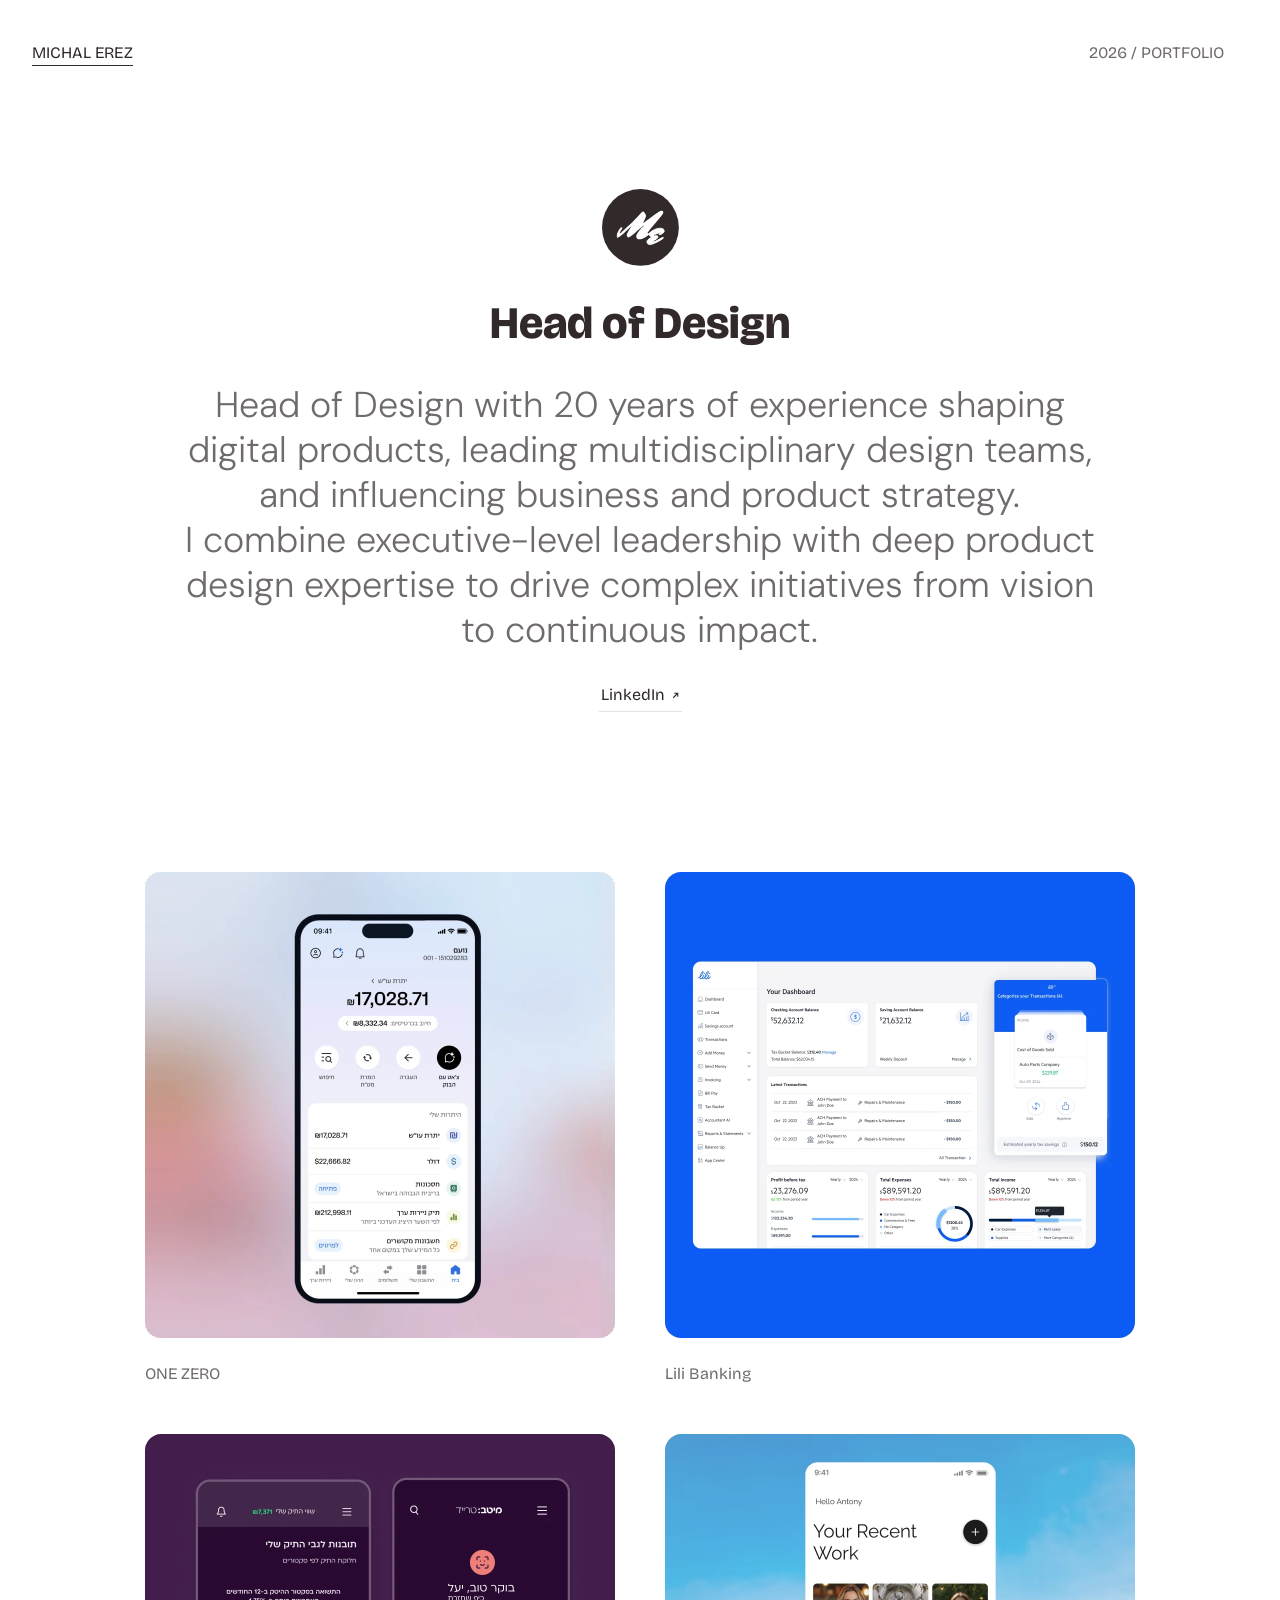
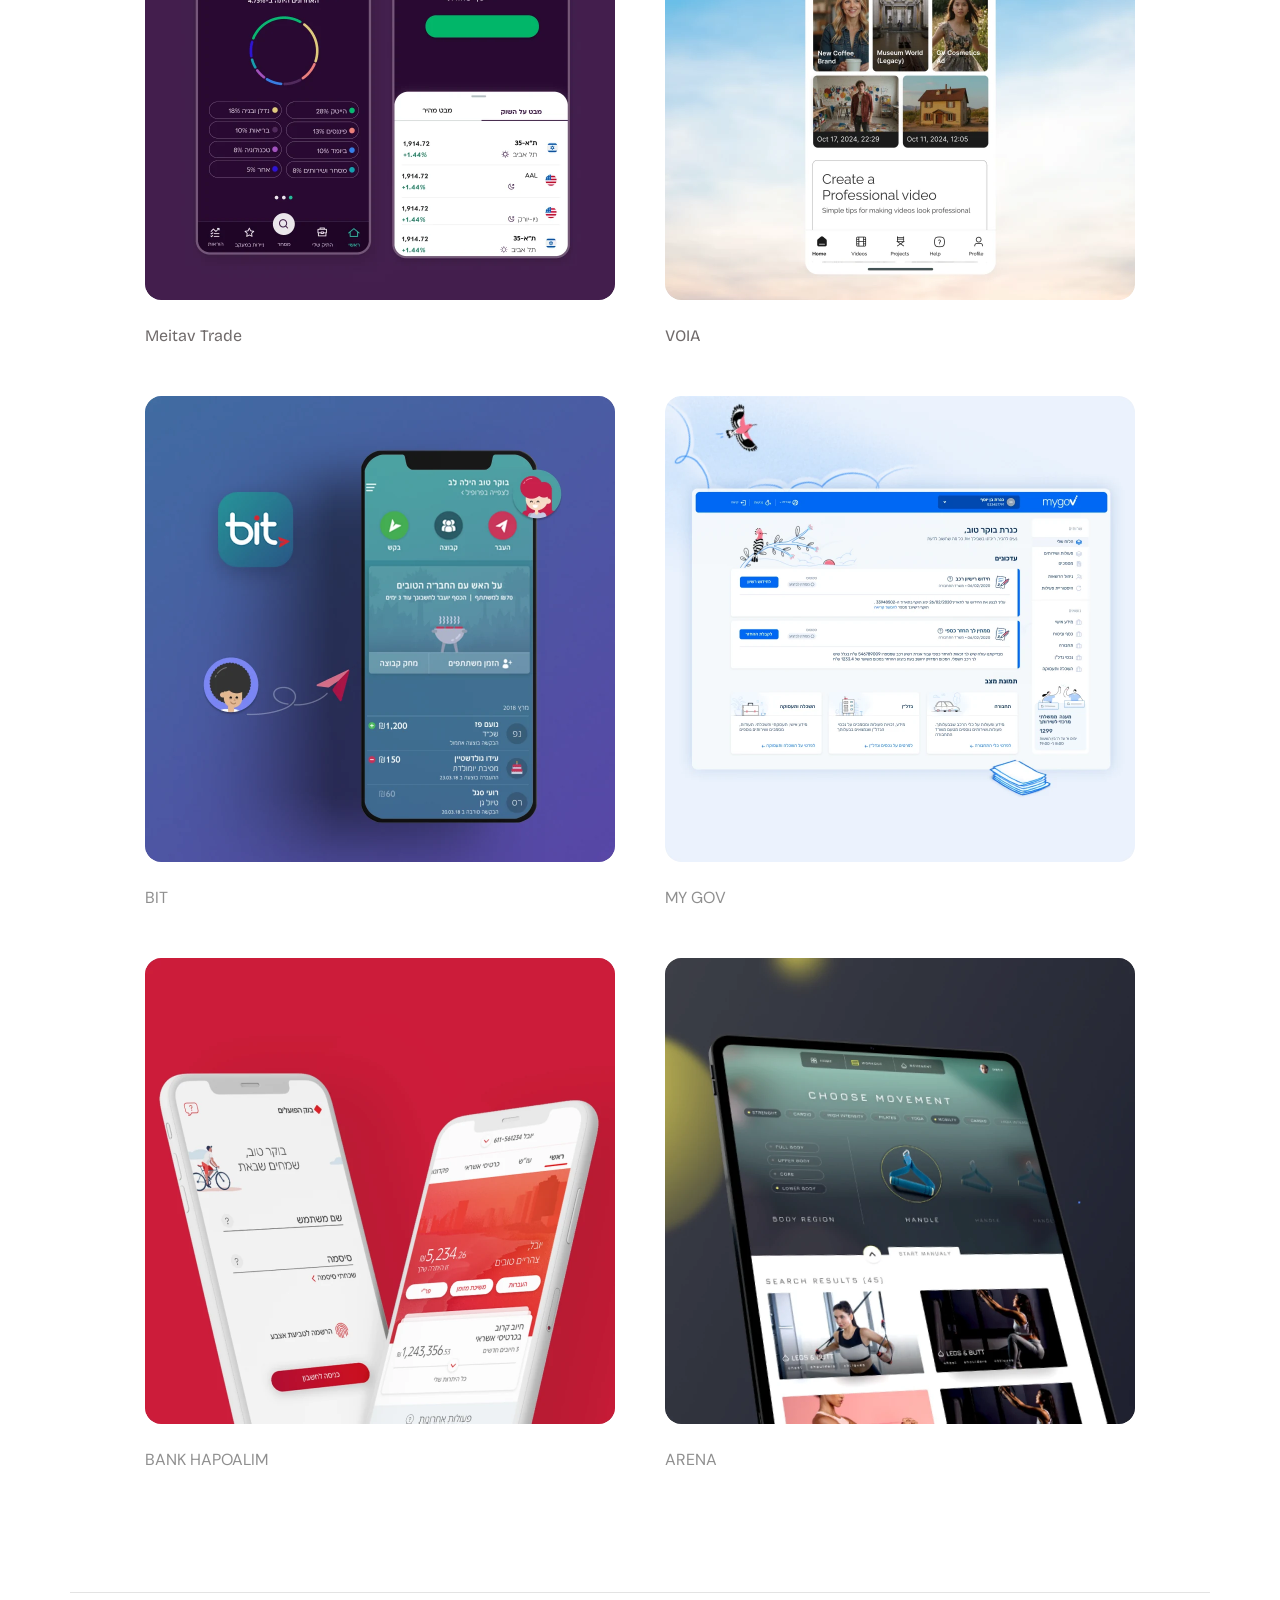
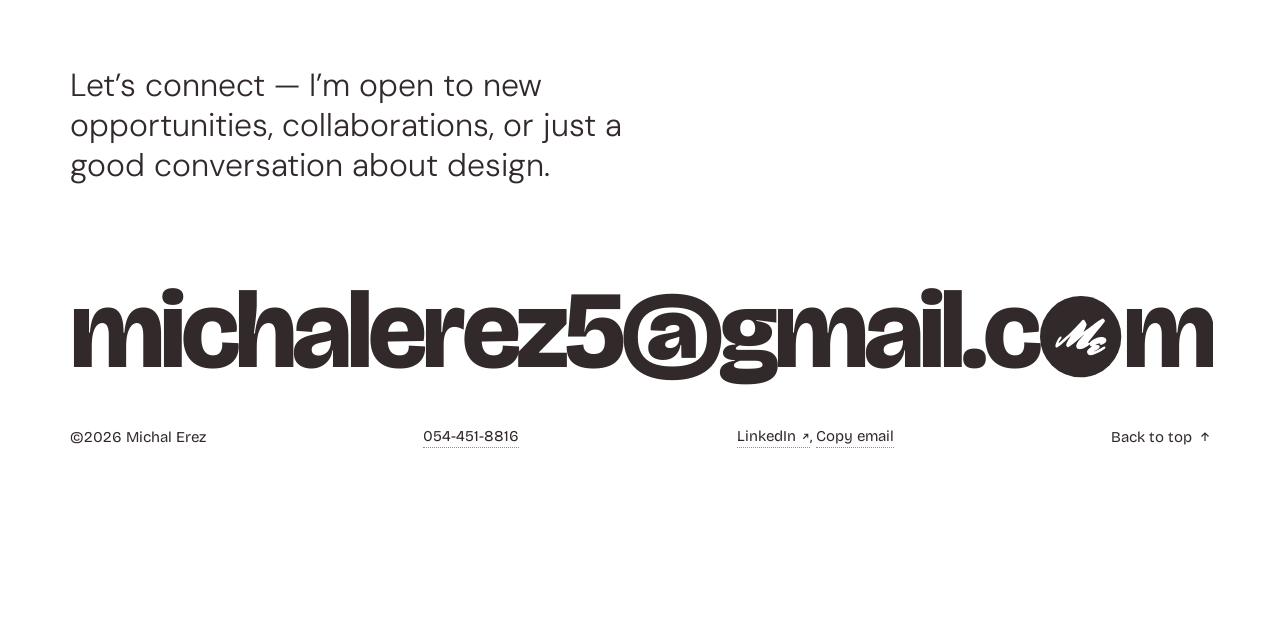
==== index.html @ 82bef555 "Portfolio site: home + One Zero, Lili, Meitav Trade, VOIA case studies Co-Authored-By: Claude Opus 5" ====
<!doctype html>
<html lang="en">
<head>
<meta charset="utf-8">
<meta name="viewport" content="width=device-width, initial-scale=1">
<title>Michal Erez — Portfolio</title>
<meta name="description" content="Michal Erez, Head of Design. Selected work 2026.">
<meta name="theme-color" content="#ffffff">
<script>document.documentElement.classList.add('js','is-intro');setTimeout(function(){var r=document.documentElement;if(!r.classList.contains('is-loaded')){r.classList.add('is-loaded');r.classList.remove('is-intro');var n=document.querySelectorAll('[data-reveal]');for(var i=0;i<n.length;i++)n[i].classList.add('is-in');}},2500)</script>
<link rel="preconnect" href="https://fonts.googleapis.com"><link rel="preconnect" href="https://fonts.gstatic.com" crossorigin><link href="https://fonts.googleapis.com/css2?family=Bricolage+Grotesque:opsz,wdth,wght@12..96,75..100,400;12..96,75..100,800&family=DM+Sans:opsz,wght@9..40,300;9..40,400&family=Space+Mono&display=swap" rel="stylesheet">
<link rel="icon" href="assets/favicon.svg" type="image/svg+xml">
<link rel="stylesheet" href="styles.css">
</head>
<body id="top">
<a class="skip" href="#work">Skip to work</a>
<header class="nav"><a class="nav__item nav__brand ulink" href="index.html" aria-current="page">MICHAL EREZ</a><span class="nav__item nav__right"><span class="yr">2026 / </span>PORTFOLIO</span></header>
<main class="home">
  <section class="hero" aria-labelledby="hero-title">
    <div class="hero__mark"><a class="mark-link" href="index.html" aria-label="Michal Erez"><svg class="mark" viewBox="0 0 76.859 76.859" aria-hidden="true"><circle class="mark-bg" cx="38.4295" cy="38.4295" r="38.4295"/><g class="mark-sig" transform="translate(14.588 21.382)"><path d="M38.0178 25.5597L39.9986 25.3575C40.9148 25.3575 41.373 25.8157 41.373 26.732C41.373 27.2171 40.9283 27.7561 40.039 28.3489C39.1496 28.9418 38.2468 29.4943 37.3305 30.0063C36.4412 30.4914 35.9965 30.8687 35.9965 31.1382C35.9965 31.3269 36.2121 31.4482 36.6433 31.502C37.5866 31.502 39.3787 30.7475 42.0198 29.2383C44.6609 27.7291 46.0757 26.9745 46.2644 26.9745C46.6416 26.9745 46.8303 27.1632 46.8303 27.5405C46.8033 27.8099 45.941 28.4837 44.2431 29.5617C42.5723 30.6127 40.6049 31.6368 38.3412 32.6339C36.1043 33.6041 34.393 34.0892 33.2073 34.0892C31.3477 34.0892 30.418 33.1056 30.418 31.1382C30.418 30.5723 30.7953 29.9524 31.5499 29.2787C32.3314 28.605 33.0995 28.0255 33.854 27.5405C34.6356 27.0554 35.0264 26.7589 35.0264 26.6511C35.0264 26.5164 34.8377 26.3681 34.4604 26.2064C33.3285 25.7214 32.7626 25.0746 32.7626 24.2661C32.7626 22.7569 34.0157 21.3286 36.5221 19.9811C39.0553 18.6066 41.3999 17.9194 43.5559 17.9194C44.7417 17.9194 45.7254 18.1485 46.5069 18.6066C47.2884 19.0378 47.6792 19.7116 47.6792 20.6279C47.6792 21.5172 47.0459 22.3526 45.7793 23.1342C44.5396 23.9157 43.6502 24.3065 43.1112 24.3065C42.8956 24.3065 42.6935 24.2526 42.5049 24.1448C42.3432 24.037 42.2623 23.9157 42.2623 23.781C42.2623 23.6462 42.6262 23.4306 43.3538 23.1342C44.1084 22.8108 44.4857 22.5143 44.4857 22.2448C44.4857 22.1101 44.2836 22.0427 43.8793 22.0427C43.502 22.0427 42.2354 22.4739 40.0794 23.3363C37.9234 24.1717 36.8455 24.7646 36.8455 25.115C36.8455 25.4114 37.2362 25.5597 38.0178 25.5597Z" fill="currentColor" stroke="currentColor"/><path d="M5.85495 17.7412C5.85495 17.9528 5.38467 18.7523 4.44412 20.1396C3.52708 21.5269 3.06856 22.3264 3.06856 22.538C3.06856 22.7496 3.1391 22.8554 3.28018 22.8554C3.42126 22.8554 3.821 22.5733 4.47939 22.0089C5.13777 21.4446 6.26644 20.4453 7.86538 19.0109C9.48783 17.5766 11.0162 16.2363 12.4506 14.9901C13.8849 13.7438 15.766 11.8862 18.0939 9.41729C20.4453 6.94834 22.3264 4.94966 23.7372 3.42126C25.148 1.89286 25.9593 1.12866 26.1709 1.12866C26.8763 1.12866 27.5935 1.74002 28.3224 2.96274C29.0749 4.18546 29.4511 5.04372 29.4511 5.53751C29.4511 6.0313 28.9808 7.30105 28.0403 9.34675L26.6294 12.4506C26.6294 12.5446 26.6529 12.5917 26.7 12.5917C26.7705 12.5917 29.6274 10.4989 35.2708 6.31347C40.9376 2.10449 44.0884 0 44.7233 0C45.1936 0 45.6521 0.246896 46.0989 0.740687C46.5456 1.23448 46.769 1.74002 46.769 2.25733C46.769 2.75112 45.4522 4.59695 42.8187 7.79484C40.1851 10.9927 37.5398 14.1671 34.8828 17.3179C32.2492 20.4688 30.9324 22.2676 30.9324 22.7144C30.9324 22.7849 30.9912 22.8202 31.1088 22.8202C31.2264 22.8202 31.7327 23.4132 32.5188 22.7144C32.9421 22.3381 33.6818 21.3524 33.9639 21.3524C34.4577 21.3524 34.7046 21.5875 34.7046 22.0578C34.7046 22.5045 33.1427 23.6079 31.9906 24.619C30.8384 25.6301 29.3688 26.5942 27.5817 27.5112C25.8182 28.4282 24.3015 28.8867 23.0318 28.8867C21.7621 28.8867 20.8803 28.6046 20.3865 28.0402C19.9162 27.4994 19.6811 26.8175 19.6811 25.9945C19.6811 24.6778 20.5628 22.8672 22.3264 20.5628C24.1134 18.2585 25.7006 16.5773 27.0879 15.5191C27.2055 15.4016 27.2643 15.3193 27.2643 15.2722C27.2643 15.2017 27.229 15.1664 27.1585 15.1664C26.9233 15.1664 25.6771 16.1658 23.4198 18.1644C16.6948 24.1134 12.8738 27.0879 11.9568 27.0879C11.6276 27.0879 11.2396 26.8293 10.7929 26.312C10.3461 25.7947 10.1227 25.3949 10.1227 25.1128C10.1227 23.9136 11.2631 21.5034 13.544 17.8823C14.2964 16.7066 14.6726 16.0952 14.6726 16.0482L14.5668 15.9776C14.5198 15.9776 14.461 16.0129 14.3905 16.0835L10.9692 19.4342C5.63156 24.6543 2.30436 27.2643 0.987581 27.2643C0.329194 27.2643 0 26.7117 0 25.6066C0 24.4779 0.623117 22.7379 1.86935 20.3865C3.09207 18.0116 4.11492 16.8242 4.93791 16.8242C5.54926 16.8242 5.85495 17.1298 5.85495 17.7412Z" fill="currentColor"/></g></svg></a></div>
    <div class="hero__text">
      <h1 class="hero__title" id="hero-title" data-words>Head of Design</h1>
      <p class="hero__intro" data-words>Head of Design with 20 years of experience shaping digital products, leading multidisciplinary design teams, and influencing business and product strategy.<br>I combine executive-level leadership with deep product design expertise to drive complex initiatives from vision to continuous&nbsp;impact.</p>
      <a class="hero__link" href="https://www.linkedin.com/in/michal-erez-1baa3319/" target="_blank" rel="noopener">LinkedIn<svg class="ext" viewBox="0 0 10 10" fill="none" stroke="currentColor" stroke-width="1.2" aria-hidden="true"><path d="M2.5 7.5l5-5M3.5 2.5h4v4"/></svg></a>
    </div>
  </section>
  <section class="work" id="work" aria-label="Selected work">
    <div class="grid">
      <a class="tile" href="onezero.html" data-name="One Zero" data-reveal style="--d:0.00s"><span class="tile__media"><img src="assets/tiles/onezero.webp" alt="One Zero — project preview" width="940" height="932" loading="eager" decoding="async"><span class="tile__pill">View case <span aria-hidden="true">→</span></span></span><span class="tile__label tile__label--display">ONE ZERO<svg class="tile__arrow" viewBox="0 0 18 18" fill="none" stroke="currentColor" stroke-width="1.4" aria-hidden="true"><path d="M4 14L14 4M6 4h8v8"/></svg></span></a><a class="tile" href="lili.html" data-name="Lili Banking" data-reveal style="--d:0.08s"><span class="tile__media"><img src="assets/tiles/lili.webp" alt="Lili Banking — project preview" width="940" height="932" loading="eager" decoding="async"><span class="tile__pill">View case <span aria-hidden="true">→</span></span></span><span class="tile__label tile__label--display">Lili Banking<svg class="tile__arrow" viewBox="0 0 18 18" fill="none" stroke="currentColor" stroke-width="1.4" aria-hidden="true"><path d="M4 14L14 4M6 4h8v8"/></svg></span></a><a class="tile" href="meitav.html" data-name="Meitav Trade" data-reveal style="--d:0.00s"><span class="tile__media"><img src="assets/tiles/meitav.webp" alt="Meitav Trade — project preview" width="940" height="932" loading="lazy" decoding="async"><span class="tile__pill">View case <span aria-hidden="true">→</span></span></span><span class="tile__label tile__label--display">Meitav Trade<svg class="tile__arrow" viewBox="0 0 18 18" fill="none" stroke="currentColor" stroke-width="1.4" aria-hidden="true"><path d="M4 14L14 4M6 4h8v8"/></svg></span></a><a class="tile" href="voia.html" data-name="VOIA" data-reveal style="--d:0.08s"><span class="tile__media"><img src="assets/tiles/voia.webp" alt="VOIA — project preview" width="940" height="932" loading="lazy" decoding="async"><span class="tile__pill">View case <span aria-hidden="true">→</span></span></span><span class="tile__label tile__label--display">VOIA<svg class="tile__arrow" viewBox="0 0 18 18" fill="none" stroke="currentColor" stroke-width="1.4" aria-hidden="true"><path d="M4 14L14 4M6 4h8v8"/></svg></span></a><a class="tile is-soon" href="#" data-name="Bit" data-reveal style="--d:0.00s"><span class="tile__media"><img src="assets/tiles/bit.webp" alt="Bit — project preview" width="940" height="932" loading="lazy" decoding="async"><span class="tile__pill"><span class="dot"></span>Coming soon</span></span><span class="tile__label tile__label--body">BIT<span class="tile__soon">Soon</span></span></a><a class="tile is-soon" href="#" data-name="My Gov" data-reveal style="--d:0.08s"><span class="tile__media"><img src="assets/tiles/mygov.webp" alt="My Gov — project preview" width="940" height="932" loading="lazy" decoding="async"><span class="tile__pill"><span class="dot"></span>Coming soon</span></span><span class="tile__label tile__label--body">MY GOV<span class="tile__soon">Soon</span></span></a><a class="tile is-soon" href="#" data-name="Bank Hapoalim" data-reveal style="--d:0.00s"><span class="tile__media"><img src="assets/tiles/hapoalim.webp" alt="Bank Hapoalim — project preview" width="940" height="932" loading="lazy" decoding="async"><span class="tile__pill"><span class="dot"></span>Coming soon</span></span><span class="tile__label tile__label--body">BANK HAPOALIM<span class="tile__soon">Soon</span></span></a><a class="tile is-soon" href="#" data-name="Arena" data-reveal style="--d:0.08s"><span class="tile__media"><img src="assets/tiles/arena.webp" alt="Arena — project preview" width="940" height="932" loading="lazy" decoding="async"><span class="tile__pill"><span class="dot"></span>Coming soon</span></span><span class="tile__label tile__label--body">ARENA<span class="tile__soon">Soon</span></span></a>
    </div>
  </section>
  <footer class="contact" id="contact" data-reveal>
  <p class="contact__lead">Let’s connect — I’m open to new opportunities, collaborations, or just a good conversation about design.</p>
  <a class="contact__mail" href="mailto:michalerez5@gmail.com" aria-label="Email Michal: michalerez5@gmail.com" data-fit>
    <span class="contact__line" aria-hidden="true"><span class="ch" style="--i:0">m</span><span class="ch" style="--i:1">i</span><span class="ch" style="--i:2">c</span><span class="ch" style="--i:3">h</span><span class="ch" style="--i:4">a</span><span class="ch" style="--i:5">l</span><span class="ch" style="--i:6">e</span><span class="ch" style="--i:7">r</span><span class="ch" style="--i:8">e</span><span class="ch" style="--i:9">z</span><span class="ch" style="--i:10">5</span><span class="ch" style="--i:11">@</span><span class="ch" style="--i:12">g</span><span class="ch" style="--i:13">m</span><span class="ch" style="--i:14">a</span><span class="ch" style="--i:15">i</span><span class="ch" style="--i:16">l</span><span class="ch" style="--i:17">.</span><span class="ch" style="--i:18">c</span><span class="ch ch--mark" style="--i:19"><svg class="mark" viewBox="0 0 76.859 76.859" aria-hidden="true"><circle class="mark-bg" cx="38.4295" cy="38.4295" r="38.4295"/><g class="mark-sig" transform="translate(14.588 21.382)"><path d="M38.0178 25.5597L39.9986 25.3575C40.9148 25.3575 41.373 25.8157 41.373 26.732C41.373 27.2171 40.9283 27.7561 40.039 28.3489C39.1496 28.9418 38.2468 29.4943 37.3305 30.0063C36.4412 30.4914 35.9965 30.8687 35.9965 31.1382C35.9965 31.3269 36.2121 31.4482 36.6433 31.502C37.5866 31.502 39.3787 30.7475 42.0198 29.2383C44.6609 27.7291 46.0757 26.9745 46.2644 26.9745C46.6416 26.9745 46.8303 27.1632 46.8303 27.5405C46.8033 27.8099 45.941 28.4837 44.2431 29.5617C42.5723 30.6127 40.6049 31.6368 38.3412 32.6339C36.1043 33.6041 34.393 34.0892 33.2073 34.0892C31.3477 34.0892 30.418 33.1056 30.418 31.1382C30.418 30.5723 30.7953 29.9524 31.5499 29.2787C32.3314 28.605 33.0995 28.0255 33.854 27.5405C34.6356 27.0554 35.0264 26.7589 35.0264 26.6511C35.0264 26.5164 34.8377 26.3681 34.4604 26.2064C33.3285 25.7214 32.7626 25.0746 32.7626 24.2661C32.7626 22.7569 34.0157 21.3286 36.5221 19.9811C39.0553 18.6066 41.3999 17.9194 43.5559 17.9194C44.7417 17.9194 45.7254 18.1485 46.5069 18.6066C47.2884 19.0378 47.6792 19.7116 47.6792 20.6279C47.6792 21.5172 47.0459 22.3526 45.7793 23.1342C44.5396 23.9157 43.6502 24.3065 43.1112 24.3065C42.8956 24.3065 42.6935 24.2526 42.5049 24.1448C42.3432 24.037 42.2623 23.9157 42.2623 23.781C42.2623 23.6462 42.6262 23.4306 43.3538 23.1342C44.1084 22.8108 44.4857 22.5143 44.4857 22.2448C44.4857 22.1101 44.2836 22.0427 43.8793 22.0427C43.502 22.0427 42.2354 22.4739 40.0794 23.3363C37.9234 24.1717 36.8455 24.7646 36.8455 25.115C36.8455 25.4114 37.2362 25.5597 38.0178 25.5597Z" fill="currentColor" stroke="currentColor"/><path d="M5.85495 17.7412C5.85495 17.9528 5.38467 18.7523 4.44412 20.1396C3.52708 21.5269 3.06856 22.3264 3.06856 22.538C3.06856 22.7496 3.1391 22.8554 3.28018 22.8554C3.42126 22.8554 3.821 22.5733 4.47939 22.0089C5.13777 21.4446 6.26644 20.4453 7.86538 19.0109C9.48783 17.5766 11.0162 16.2363 12.4506 14.9901C13.8849 13.7438 15.766 11.8862 18.0939 9.41729C20.4453 6.94834 22.3264 4.94966 23.7372 3.42126C25.148 1.89286 25.9593 1.12866 26.1709 1.12866C26.8763 1.12866 27.5935 1.74002 28.3224 2.96274C29.0749 4.18546 29.4511 5.04372 29.4511 5.53751C29.4511 6.0313 28.9808 7.30105 28.0403 9.34675L26.6294 12.4506C26.6294 12.5446 26.6529 12.5917 26.7 12.5917C26.7705 12.5917 29.6274 10.4989 35.2708 6.31347C40.9376 2.10449 44.0884 0 44.7233 0C45.1936 0 45.6521 0.246896 46.0989 0.740687C46.5456 1.23448 46.769 1.74002 46.769 2.25733C46.769 2.75112 45.4522 4.59695 42.8187 7.79484C40.1851 10.9927 37.5398 14.1671 34.8828 17.3179C32.2492 20.4688 30.9324 22.2676 30.9324 22.7144C30.9324 22.7849 30.9912 22.8202 31.1088 22.8202C31.2264 22.8202 31.7327 23.4132 32.5188 22.7144C32.9421 22.3381 33.6818 21.3524 33.9639 21.3524C34.4577 21.3524 34.7046 21.5875 34.7046 22.0578C34.7046 22.5045 33.1427 23.6079 31.9906 24.619C30.8384 25.6301 29.3688 26.5942 27.5817 27.5112C25.8182 28.4282 24.3015 28.8867 23.0318 28.8867C21.7621 28.8867 20.8803 28.6046 20.3865 28.0402C19.9162 27.4994 19.6811 26.8175 19.6811 25.9945C19.6811 24.6778 20.5628 22.8672 22.3264 20.5628C24.1134 18.2585 25.7006 16.5773 27.0879 15.5191C27.2055 15.4016 27.2643 15.3193 27.2643 15.2722C27.2643 15.2017 27.229 15.1664 27.1585 15.1664C26.9233 15.1664 25.6771 16.1658 23.4198 18.1644C16.6948 24.1134 12.8738 27.0879 11.9568 27.0879C11.6276 27.0879 11.2396 26.8293 10.7929 26.312C10.3461 25.7947 10.1227 25.3949 10.1227 25.1128C10.1227 23.9136 11.2631 21.5034 13.544 17.8823C14.2964 16.7066 14.6726 16.0952 14.6726 16.0482L14.5668 15.9776C14.5198 15.9776 14.461 16.0129 14.3905 16.0835L10.9692 19.4342C5.63156 24.6543 2.30436 27.2643 0.987581 27.2643C0.329194 27.2643 0 26.7117 0 25.6066C0 24.4779 0.623117 22.7379 1.86935 20.3865C3.09207 18.0116 4.11492 16.8242 4.93791 16.8242C5.54926 16.8242 5.85495 17.1298 5.85495 17.7412Z" fill="currentColor"/></g></svg></span><span class="ch" style="--i:20">m</span></span>
  </a>
  <div class="contact__meta">
    <span class="contact__cell">©2026 Michal Erez</span>
    <a class="contact__cell contact__link" href="tel:+972544518816">054-451-8816</a>
    <span class="contact__cell"><a class="contact__link" href="https://www.linkedin.com/in/michal-erez-1baa3319/" target="_blank" rel="noopener">LinkedIn<svg class="ext" viewBox="0 0 10 10" fill="none" stroke="currentColor" stroke-width="1.2" aria-hidden="true"><path d="M2.5 7.5l5-5M3.5 2.5h4v4"/></svg></a>, <button class="contact__link contact__copy" type="button" data-copy="michalerez5@gmail.com">Copy email</button></span>
    <a class="contact__cell contact__top" href="#top" data-top>Back to top <svg width="10" height="10" viewBox="0 0 10 10" fill="none" stroke="currentColor" stroke-width="1.2" aria-hidden="true"><path d="M5 9V1M1.5 4.5L5 1l3.5 3.5"/></svg></a>
  </div>
</footer>
</main>
<script src="main.js"></script>
</body>
</html>
---- styles.css ----
/* ==========================================================
   Michal Erez — Portfolio 2026
   Built from Figma file "project-2" / New Website
   ========================================================== */

:root {
  color-scheme: light;
  --ink: #322a2a;
  --muted: #706b6b;
  --grey: #8f8f8f;
  --line: #e3e3e3;
  --card: #f1f3f9;
  --bg: #ffffff;
  --focus: #322a2a;

  --f-display: "Bricolage Grotesque", system-ui, sans-serif;
  --f-body: "DM Sans", system-ui, sans-serif;
  --f-mono: "Space Mono", ui-monospace, monospace;

  --ease-out: cubic-bezier(.2, .8, .2, 1);
  --ease-io: cubic-bezier(.65, 0, .35, 1);
  --gutter: 32px;
}

*, *::before, *::after { box-sizing: border-box; }
html { -webkit-text-size-adjust: 100%; scroll-behavior: smooth; }
body {
  margin: 0;
  background: var(--bg);
  color: var(--ink);
  font-family: var(--f-body);
  -webkit-font-smoothing: antialiased;
  -moz-osx-font-smoothing: grayscale;
  overflow-x: hidden;
}
img { display: block; max-width: 100%; height: auto; }
a { color: inherit; text-decoration: none; }
button { font: inherit; color: inherit; background: none; border: 0; padding: 0; cursor: pointer; }

:focus-visible { outline: 2px solid var(--focus); outline-offset: 4px; border-radius: 4px; }

.skip {
  position: fixed; top: 12px; left: 12px; z-index: 100;
  padding: 10px 16px; border-radius: 999px;
  background: var(--ink); color: #fff;
  font: 400 14px/1 var(--f-display);
  transform: translateY(-160%); transition: transform .3s var(--ease-out);
}
.skip:focus-visible { transform: none; }

/* ---------- Navigation ---------- */
.nav {
  position: sticky; top: 0; z-index: 50;
  display: grid; grid-template-columns: 1fr 1fr; align-items: center;
  height: 105px; padding: 0 56px 0 var(--gutter);
  background: rgba(255, 255, 255, 0);
  transition: background .35s ease, height .35s var(--ease-out), box-shadow .35s ease, backdrop-filter .35s ease;
}
.nav--case { height: 118px; }
.nav.is-scrolled {
  background: rgba(255, 255, 255, .82);
  -webkit-backdrop-filter: saturate(1.4) blur(14px);
  backdrop-filter: saturate(1.4) blur(14px);
  box-shadow: 0 1px 0 rgba(50, 42, 42, .08);
  height: 76px;
}
.nav__item {
  font: 400 16px/64px var(--f-display);
  font-variation-settings: "opsz" 14, "wdth" 100;
  white-space: nowrap;
}
.nav__brand { justify-self: start; display: inline-flex; align-items: center; gap: 16px; color: var(--ink); }
.nav__center { justify-self: center; }
.nav__right { justify-self: end; color: var(--muted); }

/* underline state for text links */
.ulink { position: relative; display: inline-block; line-height: 1.2; padding: 4px 0; }
.ulink::after {
  content: ""; position: absolute; left: 0; right: 0; bottom: 0; height: 1px;
  background: currentColor; transform: scaleX(0); transform-origin: right;
  transition: transform .45s var(--ease-out);
}
@media (hover: hover) {
  .ulink:hover::after { transform: scaleX(1); transform-origin: left; }
}
.ulink[aria-current="page"]::after { transform: scaleX(1); }
.ulink:active { opacity: .6; }

/* ---------- Logo mark ---------- */
.mark { display: block; width: 76.859px; height: 76.859px; flex: none; overflow: visible; }
.mark-bg { fill: var(--ink); transform-origin: 50% 50%; transition: transform .5s var(--ease-out); }
.mark-sig { color: #ffffff; }
.mark-sig path { transition: transform .5s var(--ease-out); }
.mark-link { display: inline-flex; border-radius: 50%; }
@media (hover: hover) {
  .mark-link:hover .mark-bg, .nav__brand:hover .mark-bg { transform: scale(1.06); }
  .mark-link:hover .mark-sig, .nav__brand:hover .mark-sig { animation: wiggle .6s var(--ease-out); }
}
.mark-link:active .mark-bg, .nav__brand:active .mark-bg { transform: scale(.94); }
@keyframes wiggle { 0%,100% { transform: translate(14.588px, 21.382px) rotate(0); } 35% { transform: translate(14.588px, 21.382px) rotate(-5deg); } 70% { transform: translate(14.588px, 21.382px) rotate(3deg); } }
.mark-sig { transform-box: fill-box; transform-origin: 50% 60%; }

/* signature "writing" reveal on load */
.is-intro .mark-sig { clip-path: inset(0 100% 0 0); }
.is-loaded .mark-sig { clip-path: inset(0 0 0 0); transition: clip-path 1.2s var(--ease-io) .35s; }
.is-intro .mark-bg { transform: scale(.4); opacity: 0; }
.is-loaded .mark-bg { transform: scale(1); opacity: 1; transition: transform .8s var(--ease-out) .1s, opacity .5s ease .1s; }

/* ---------- Home ---------- */
.home { width: min(1140px, 100% - 2 * var(--gutter)); margin: 0 auto; padding: 80px 0 140px; }
.hero { width: min(992px, 100%); margin: 0 auto; display: flex; flex-direction: column; align-items: center; gap: 21px; }
.hero__mark { height: 85px; display: flex; align-items: center; justify-content: center; }
.hero__text { width: 100%; display: flex; flex-direction: column; align-items: center; gap: 27px; padding-bottom: 60px; text-align: center; }
.hero__title {
  margin: 0;
  font: 800 45px/64px var(--f-display);
  font-variation-settings: "opsz" 96, "wdth" 100;
  color: var(--ink);
}
.hero__intro {
  margin: 0 auto; max-width: 926.8px;
  font: 300 36px/45px var(--f-body);
  font-variation-settings: "opsz" 14;
  color: var(--muted);
}
.w { display: inline-block; }
.is-intro .w { opacity: 0; transform: translateY(.45em); filter: blur(6px); }
.is-loaded .w {
  opacity: 1; transform: none; filter: blur(0);
  transition: opacity .7s ease, transform .9s var(--ease-out), filter .7s ease;
  transition-delay: calc(var(--i) * 28ms + .45s);
}

.work { width: min(990px, 100%); margin: 100px auto 0; scroll-margin-top: 110px; }
.grid { display: grid; grid-template-columns: repeat(2, minmax(0, 1fr)); column-gap: 50px; row-gap: 48px; }

/* Project tile + its states */
.tile { display: flex; flex-direction: column; gap: 24px; color: inherit; position: relative; outline: none; }
.tile__media {
  position: relative; aspect-ratio: 470 / 466; border-radius: 16px; overflow: hidden;
  background: var(--card);
  transform: translateZ(0);
  transition: transform .6s var(--ease-out), box-shadow .6s var(--ease-out), border-radius .6s var(--ease-out);
}
.tile__media--black { background: #0a0a0a; }
.tile__media img { width: 100%; height: 100%; object-fit: cover; transition: transform 1s var(--ease-out), filter .6s ease; }
.tile__label {
  display: flex; align-items: center; gap: 10px; min-height: 24px;
  font-size: 16px; line-height: 24px; color: var(--muted);
}
.tile__label--display { font-family: var(--f-display); font-variation-settings: "opsz" 14, "wdth" 100; }
.tile__label--body { font-family: var(--f-body); color: var(--grey); }
.tile__label .upper { text-transform: uppercase; }
.tile__arrow {
  display: inline-block; width: 18px; height: 18px; flex: none;
  opacity: 0; transform: translateX(-8px);
  transition: opacity .35s ease, transform .5s var(--ease-out);
}
.tile__soon {
  font: 400 11px/1 var(--f-mono); letter-spacing: .02em; text-transform: uppercase;
  color: var(--grey); border: 1px solid var(--line); border-radius: 999px; padding: 5px 8px 4px;
  opacity: 0; transform: translateX(-6px); transition: opacity .35s ease, transform .5s var(--ease-out);
}

/* cursor-follow pill (desktop) */
.tile__pill {
  position: absolute; left: 0; top: 0; z-index: 3; pointer-events: none;
  display: inline-flex; align-items: center; gap: 8px;
  padding: 12px 18px; border-radius: 999px;
  background: rgba(255, 255, 255, .92); color: var(--ink);
  -webkit-backdrop-filter: blur(10px); backdrop-filter: blur(10px);
  box-shadow: 0 10px 30px rgba(20, 12, 12, .18);
  font: 400 14px/1 var(--f-display); font-variation-settings: "opsz" 14, "wdth" 100; white-space: nowrap;
  opacity: 0; transform: translate(var(--px, 50%), var(--py, 50%)) translate(-50%, -50%) scale(.6);
  transition: opacity .3s ease, transform .18s linear;
}
.tile__media--black .tile__pill, .tile.is-soon .tile__pill { background: rgba(50, 42, 42, .9); color: #fff; }
.tile__pill .dot { width: 6px; height: 6px; border-radius: 50%; background: currentColor; }

@media (hover: hover) and (pointer: fine) {
  .tile:hover .tile__media { transform: translateY(-6px); box-shadow: 0 24px 50px -24px rgba(50, 42, 42, .45); }
  .tile:hover .tile__media img { transform: scale(1.045); }
  .tile:hover .tile__arrow, .tile:hover .tile__soon { opacity: 1; transform: none; }
  .tile:hover .tile__label { color: var(--ink); }
  .tile:hover .tile__pill { opacity: 1; transform: translate(var(--px, 50%), var(--py, 50%)) translate(-50%, -50%) scale(1); }
  .tile__media { cursor: none; }
  .grid:hover .tile:not(:hover) .tile__media img { filter: saturate(.7) brightness(.97); }
}
.tile:focus-visible .tile__media { outline: 2px solid var(--focus); outline-offset: 6px; }
.tile:focus-visible .tile__arrow, .tile:focus-visible .tile__soon { opacity: 1; transform: none; }
.tile:active .tile__media { transform: scale(.985); transition-duration: .15s; }
@media (hover: none) { .tile__arrow { opacity: .55; transform: none; } .tile__soon { opacity: 1; transform: none; } }

/* ---------- Case study ---------- */
.case { width: min(1140px, 100% - 2 * var(--gutter)); margin: 0 auto; padding-top: 80px; display: flex; flex-direction: column; gap: 20px; }
.overview { display: flex; justify-content: space-between; align-items: flex-start; gap: 48px; padding-bottom: 60px; }
.overview__title { display: flex; flex-direction: column; gap: 24px; width: 582px; max-width: 100%; }
.overview__title--narrow { width: 520px; }
.overview__logo { display: block; height: auto; }
.overview__intro { margin: 0; font: 400 16px/24px var(--f-body); font-variation-settings: "opsz" 14; color: var(--grey); white-space: pre-line; }

.details { width: 424px; flex: none; margin: 0; }
/* first details row lines up with the first line of the intro paragraph:
   logo height + 24px gap + half the intro line (12px) − half a row (23px) */
.overview .details { margin-top: calc(var(--logo-h, 0px) + 13px); }
.details__row {
  position: relative; display: flex; justify-content: space-between; align-items: center; gap: 16px;
  height: 46px; padding: 13px 0;
  font: 400 14px/1.2 var(--f-display); font-variation-settings: "opsz" 14, "wdth" 100;
}
.details__row::after {
  content: ""; position: absolute; left: 0; right: 0; bottom: 0; height: 1px; background: var(--line);
  transform-origin: left; transition: transform 1s var(--ease-out), background .3s ease;
}
.details__row dt { color: var(--ink); }
.details__row dd { margin: 0; color: var(--muted); text-align: right; transition: color .3s ease, transform .4s var(--ease-out); }
@media (hover: hover) {
  .details__row:hover::after { background: var(--ink); }
  .details__row:hover dd { color: var(--ink); transform: translateX(-4px); }
}
.is-intro .details__row::after { transform: scaleX(0); }
.is-loaded .details__row::after { transform: scaleX(1); transition-delay: calc(var(--i) * 90ms + .5s); }
.is-intro .details__row > * { opacity: 0; transform: translateY(8px); }
.is-loaded .details__row > * { opacity: 1; transform: none; transition: opacity .6s ease, transform .7s var(--ease-out), color .3s ease; transition-delay: calc(var(--i) * 90ms + .55s); }
.is-intro .overview__title > * { opacity: 0; transform: translateY(14px); }
.is-loaded .overview__title > * { opacity: 1; transform: none; transition: opacity .8s ease, transform 1s var(--ease-out); }
.is-loaded .overview__title > *:nth-child(2) { transition-delay: .15s; }

/* Experiment: more breathing room between blocks (Lili) */
.case--airy { gap: 48px; }
.case--airy .overview { padding-bottom: 32px; }

/* Media blocks */
.block { position: relative; margin: 0; border-radius: var(--r, 20px); overflow: hidden; }
.block img { width: 100%; }
.block--zoom { cursor: zoom-in; }
.block--zoom img { transition: transform 1.1s var(--ease-out); }
@media (hover: hover) and (pointer: fine) {
  .block--zoom:hover img { transform: scale(1.012); }
  .block--zoom::after {
    content: "+"; position: absolute; right: 18px; bottom: 18px; width: 40px; height: 40px; border-radius: 50%;
    display: grid; place-items: center; background: rgba(255, 255, 255, .9); color: var(--ink);
    font: 300 24px/1 var(--f-body); box-shadow: 0 6px 20px rgba(0,0,0,.15);
    opacity: 0; transform: scale(.6); transition: opacity .3s ease, transform .45s var(--ease-out);
  }
  .block--zoom:hover::after { opacity: 1; transform: none; }
}
.block--zoom:focus-visible { outline: 2px solid var(--focus); outline-offset: 4px; }
.block--zoom:active img { transform: scale(.995); }

.pair { display: grid; gap: 20px; grid-template-columns: 1fr 1fr; }
.pair--seam { gap: 0; border-radius: 20px; overflow: hidden; grid-template-columns: 496fr 644fr; }
.pair--seam .block { border-radius: 0; }
.split { display: grid; grid-template-columns: 1fr 1fr; gap: 20px; }
.split__half { display: block; border-radius: 20px; overflow: hidden; aspect-ratio: 570 / 638; background-size: 200% 100%; background-repeat: no-repeat; }
.split__half--l { background-position: 0 0; }
.split__half--r { background-position: 100% 0; }
.split__half--own { background-size: 100% 100%; background-position: 0 0; }

/* Scroll reveal */
[data-reveal] { will-change: transform, opacity; }
.js [data-reveal] { opacity: 0; transform: translateY(40px); clip-path: inset(6% 0 0 0 round var(--r, 20px)); }
.js [data-reveal].is-in {
  opacity: 1; transform: none; clip-path: inset(0 0 0 0 round var(--r, 20px));
  transition: opacity .9s ease, transform 1.1s var(--ease-out), clip-path 1.2s var(--ease-out);
  transition-delay: var(--d, 0s);
}
.js .tile[data-reveal] { clip-path: none; }

/* Video blocks: real video over its exact Figma rectangle, poster image beneath */
.block__video { position: absolute; object-fit: fill; opacity: 0; transition: opacity .6s ease; pointer-events: none; }
.block__video.is-playing { opacity: 1; }
.block__video--cover { object-fit: cover; }

/* Lottie animation inside a design slot (Lili mobile recording) */
.split__half { position: relative; }
.lottie-slot { position: absolute; overflow: hidden; background: #f6f7fa; opacity: 0; transition: opacity .5s ease; }
.lottie-slot.is-ready { opacity: 1; }
.lottie-slot svg { display: block; width: 100% !important; height: 100% !important; }

/* Animated confetti layer (Meitav) */
.block--confetti { cursor: pointer; }
.confetti { position: absolute; inset: 0; width: 100%; height: 100%; pointer-events: none; }

/* Next case + footer */
.next {
  margin-top: 100px; padding: 28px 0; border-top: 1px solid var(--line); border-bottom: 1px solid var(--line);
  display: flex; align-items: center; justify-content: space-between; gap: 16px; overflow: hidden; position: relative;
}
.next__k { font: 400 12px/1 var(--f-mono); color: var(--grey); text-transform: uppercase; }
.next__name { font: 800 45px/1.1 var(--f-display); font-variation-settings: "opsz" 96, "wdth" 100; color: var(--ink); display: inline-flex; align-items: center; gap: 18px; }
.next__name svg { width: 34px; height: 34px; transition: transform .6s var(--ease-out); }
.next__thumb {
  position: absolute; right: 90px; top: 50%; width: 150px; aspect-ratio: 470/466; border-radius: 12px; overflow: hidden;
  transform: translateY(-50%) rotate(6deg) scale(.6); opacity: 0; transition: transform .6s var(--ease-out), opacity .4s ease; pointer-events: none;
}
.next__thumb img { width: 100%; height: 100%; object-fit: cover; }
@media (hover: hover) {
  .next:hover .next__name svg { transform: translateX(10px) rotate(-45deg); }
  .next:hover .next__thumb { opacity: 1; transform: translateY(-50%) rotate(-4deg) scale(1); }
}
.next:active { opacity: .7; }

.footer { padding: 80px 0 120px; display: flex; justify-content: space-between; align-items: flex-end; gap: 16px; }
.footer__credit { font: 400 12px/18px var(--f-mono); color: var(--grey); }
.footer__top { font: 400 12px/18px var(--f-mono); color: var(--grey); display: inline-flex; gap: 8px; align-items: center; transition: color .3s ease; }
.footer__top svg { transition: transform .4s var(--ease-out); }
@media (hover: hover) { .footer__top:hover { color: var(--ink); } .footer__top:hover svg { transform: translateY(-3px); } }

/* Progress bar on case pages */
.progress { position: fixed; left: 0; top: 0; height: 2px; width: 100%; z-index: 60; background: var(--ink); transform-origin: left; transform: scaleX(var(--p, 0)); }

/* Toast */
.toast {
  position: fixed; left: 50%; bottom: 28px; z-index: 90;
  display: inline-flex; align-items: center; gap: 10px;
  padding: 14px 20px; border-radius: 999px; background: var(--ink); color: #fff;
  font: 400 14px/1 var(--f-display); font-variation-settings: "opsz" 14, "wdth" 100;
  box-shadow: 0 18px 40px rgba(20, 12, 12, .25);
  transform: translate(-50%, 140%); opacity: 0; transition: transform .5s var(--ease-out), opacity .3s ease;
}
.toast.is-on { transform: translate(-50%, 0); opacity: 1; }
.toast .dot { width: 7px; height: 7px; border-radius: 50%; background: #00bc6e; animation: pulse 1.4s ease infinite; }
@keyframes pulse { 50% { opacity: .3; } }

/* Lightbox */
.lightbox {
  position: fixed; inset: 0; z-index: 95; display: grid; place-items: center; padding: 48px;
  background: rgba(20, 16, 16, .86); -webkit-backdrop-filter: blur(8px); backdrop-filter: blur(8px);
  opacity: 0; visibility: hidden; transition: opacity .35s ease, visibility 0s linear .35s;
  cursor: zoom-out;
}
.lightbox.is-on { opacity: 1; visibility: visible; transition: opacity .35s ease; }
.lightbox img { max-width: 100%; max-height: 100%; width: auto; border-radius: 14px; transform: scale(.94); transition: transform .5s var(--ease-out); box-shadow: 0 30px 80px rgba(0,0,0,.4); }
.lightbox.is-on img { transform: none; }
.lightbox__close {
  position: absolute; top: 20px; right: 20px; width: 44px; height: 44px; border-radius: 50%;
  background: rgba(255,255,255,.12); color: #fff; display: grid; place-items: center; transition: background .3s ease, transform .3s var(--ease-out);
}
.lightbox__close:hover { background: rgba(255,255,255,.24); transform: rotate(90deg); }

/* ---------- Responsive ---------- */
@media (max-width: 1200px) {
  .nav { padding-right: var(--gutter); }
}
@media (max-width: 960px) {
  .overview { flex-direction: column; gap: 40px; padding-bottom: 40px; }
  .overview__title, .overview__title--narrow { width: 100%; max-width: 640px; }
  .details { width: 100%; }
  .overview .details { margin-top: 0; }
  .hero__title { font-size: 40px; line-height: 52px; }
  .hero__intro { font-size: 30px; line-height: 39px; }
  .grid { column-gap: 28px; }
}
@media (max-width: 720px) {
  :root { --gutter: 20px; }
  .nav, .nav--case { height: 72px; padding: 0 var(--gutter); }
  .nav.is-scrolled { height: 60px; }
  .nav__item { font-size: 13px; line-height: 40px; }
  .nav__brand { gap: 10px; }
  .nav .mark { width: 40px; height: 40px; }

  .home { padding-top: 32px; padding-bottom: 80px; }
  .hero { gap: 16px; }
  .hero__mark .mark { width: 60px; height: 60px; }
  .hero__mark { height: 66px; }
  .hero__text { gap: 16px; padding-bottom: 20px; }
  .hero__title { font-size: 32px; line-height: 40px; }
  .hero__intro { font-size: 22px; line-height: 30px; }
  .work { margin-top: 48px; }
  .grid { grid-template-columns: 1fr; row-gap: 36px; }
  .tile { gap: 14px; }

  .case { padding-top: 32px; gap: 12px; }
  .case--airy { gap: 24px; }
  .case--airy .overview { padding-bottom: 16px; }
  .overview__logo { max-width: 70%; }
  .details__row { font-size: 12.5px; height: auto; min-height: 44px; }
  .pair { grid-template-columns: 1fr; gap: 12px; }
  .pair--seam { grid-template-columns: 1fr; gap: 0; border-radius: 20px; background: #dce0e0; }
  .pair--seam .block--seam-a { border-radius: 20px 0 0 20px; }

  .split { grid-template-columns: 1fr; gap: 12px; }

  .next { margin-top: 56px; padding: 22px 0; }
  .next__name { font-size: 30px; gap: 12px; }
  .next__name svg { width: 24px; height: 24px; }
  .next__thumb { display: none; }
  .footer { padding: 48px 0 64px; flex-direction: column; align-items: flex-start; }
  .lightbox { padding: 16px; }
}

@media (prefers-reduced-motion: reduce) {
  *, *::before, *::after { animation: none !important; transition-duration: .01ms !important; transition-delay: 0s !important; }
  .js [data-reveal] { opacity: 1; transform: none; clip-path: none; }
  .is-intro .w, .is-intro .overview__title > *, .is-intro .details__row > * { opacity: 1; transform: none; filter: none; }
  .is-intro .mark-sig { clip-path: none; }
  .is-intro .mark-bg { transform: none; opacity: 1; }
  html { scroll-behavior: auto; }
}

/* ---------- Hero: LinkedIn link ---------- */
.hero__link {
  font: 400 16px/1 var(--f-display); font-variation-settings: "opsz" 14, "wdth" 100; color: var(--ink);
  display: inline-flex; align-items: center; gap: 6px; padding: 8px 2px;
  border-bottom: 1px solid var(--line); transition: border-color .3s ease, gap .3s var(--ease-out);
}
.hero__link .ext, .contact__link .ext { width: 9px; height: 9px; transition: transform .35s var(--ease-out); }
.is-intro .hero__link { opacity: 0; transform: translateY(8px); }
.is-loaded .hero__link { opacity: 1; transform: none; transition: opacity .6s ease 1.1s, transform .8s var(--ease-out) 1.1s, border-color .3s ease; }
@media (hover: hover) {
  .hero__link:hover { border-color: var(--ink); }
  .hero__link:hover .ext, .contact__link:hover .ext { transform: translate(2px, -2px); }
}
.hero__link:focus-visible, .contact a:focus-visible, .contact button:focus-visible { outline: 2px solid var(--ink); outline-offset: 4px; border-radius: 4px; }

/* ---------- Contact footer ---------- */
.contact { margin-top: 120px; padding: 72px 0 40px; border-top: 1px solid var(--line); color: var(--ink); }
.case .contact { margin-top: 24px; }
.contact__lead {
  margin: 0; max-width: 19em;
  font: 300 32px/40px var(--f-body); font-variation-settings: "opsz" 14; color: var(--ink);
  opacity: 0; transform: translateY(16px); transition: opacity .8s ease, transform 1s var(--ease-out);
}
.contact.is-in .contact__lead { opacity: 1; transform: none; }

.contact__mail { position: relative; display: block; margin-top: 96px; color: var(--ink); text-decoration: none; }
.contact__line {
  display: inline-block; white-space: nowrap; overflow: hidden; padding: .06em 0 .1em; margin: -.06em 0 -.1em;
  font: 800 100px/.92 var(--f-display); font-variation-settings: "opsz" 96, "wdth" 100; letter-spacing: -.045em;
}
.ch { display: inline-block; transform: translateY(110%); transition: transform .9s var(--ease-out) calc(var(--i) * 22ms); }
.contact.is-in .ch { transform: none; }
.ch--mark { padding: 0 .015em 0 .03em; vertical-align: top; }
.ch--mark .mark {
  width: .74em; height: .74em; margin-top: .14em;
  transform: rotate(-200deg) scale(.5); transition: transform 1.2s var(--ease-out) .35s;
}
.contact.is-in .ch--mark .mark { transform: none; }
/* the hero intro hides marks until load; the footer mark is always drawn */
.contact .mark-sig { clip-path: none !important; }
.contact .mark-bg { transform: none !important; opacity: 1 !important; }
.contact__mail::after {
  content: ""; position: absolute; left: 0; right: 0; bottom: -10px; height: 3px; background: var(--ink);
  transform: scaleX(0); transform-origin: right; transition: transform .6s var(--ease-out);
}
@media (hover: hover) {
  .contact__mail:hover::after { transform: scaleX(1); transform-origin: left; }
  .contact.is-in .contact__mail:hover .ch--mark .mark { transform: rotate(-18deg) scale(1.06); transition-delay: 0s; transition-duration: .5s; }
  .contact.is-in .contact__mail:hover .mark-sig { animation: wiggle .6s var(--ease-out); }
}
.contact__mail:active .contact__line { opacity: .7; }

.contact__meta {
  margin-top: 40px; display: grid; grid-template-columns: repeat(4, auto); justify-content: space-between; align-items: center; gap: 12px 24px;
  font: 400 15px/1.3 var(--f-display); font-variation-settings: "opsz" 14, "wdth" 100;
  opacity: 0; transition: opacity .8s ease .6s;
}
.contact.is-in .contact__meta { opacity: 1; }
.contact__cell { white-space: nowrap; }
.contact__link {
  color: var(--ink); font: inherit; background: none; border: 0; padding: 0; cursor: pointer;
  display: inline-flex; align-items: center; gap: 5px;
  border-bottom: 1px dotted var(--grey); transition: border-color .3s ease, color .3s ease;
}
.contact__copy.is-done { color: #2e7d4f; border-bottom-color: #2e7d4f; }
.contact__top { display: inline-flex; align-items: center; gap: 8px; color: var(--ink); }
.contact__top svg { transition: transform .4s var(--ease-out); }
@media (hover: hover) {
  .contact__link:hover { border-bottom: 1px solid var(--ink); }
  .contact__top:hover svg { transform: translateY(-3px); }
}
.contact__link:active, .contact__top:active { opacity: .6; }

@media (max-width: 720px) {
  .contact { margin-top: 64px; padding: 48px 0 32px; }
  .contact__lead { font-size: 22px; line-height: 30px; }
  .contact__mail { margin-top: 48px; }
  .contact__mail::after { height: 2px; bottom: -6px; }
  .contact__meta { grid-template-columns: 1fr 1fr; justify-content: stretch; font-size: 14px; margin-top: 28px; }
  .contact__meta > :nth-child(even) { justify-self: end; }
  .hero__link { font-size: 15px; }
}
@media (prefers-reduced-motion: reduce) {
  .ch, .ch--mark .mark, .contact__lead, .contact__meta { transition: none !important; transform: none !important; opacity: 1 !important; }
}
/* the footer animates its own parts; skip the generic block reveal (its rounded clip ate the divider ends) */
.js .contact[data-reveal], .js .contact[data-reveal].is-in { opacity: 1; transform: none; clip-path: none; }
.case .contact { border-top: 0; margin-top: 0; padding-top: 40px; }
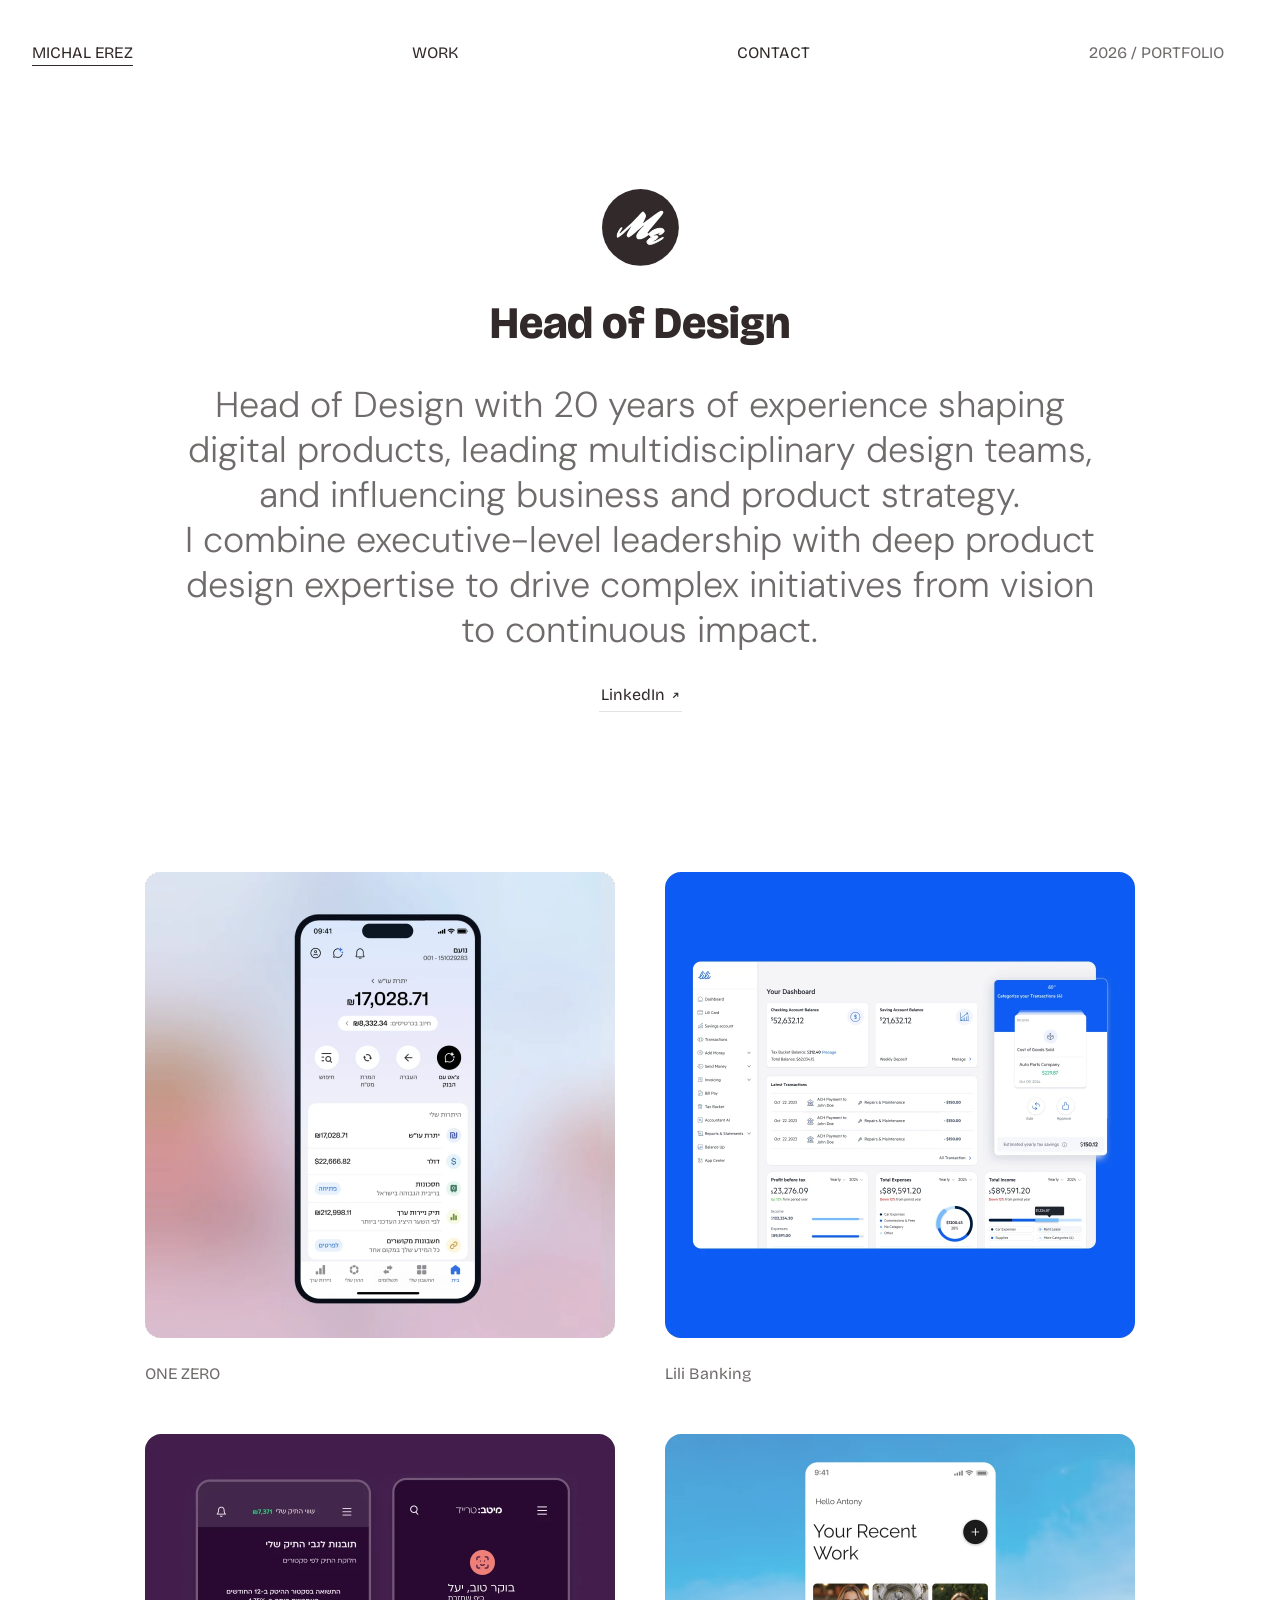
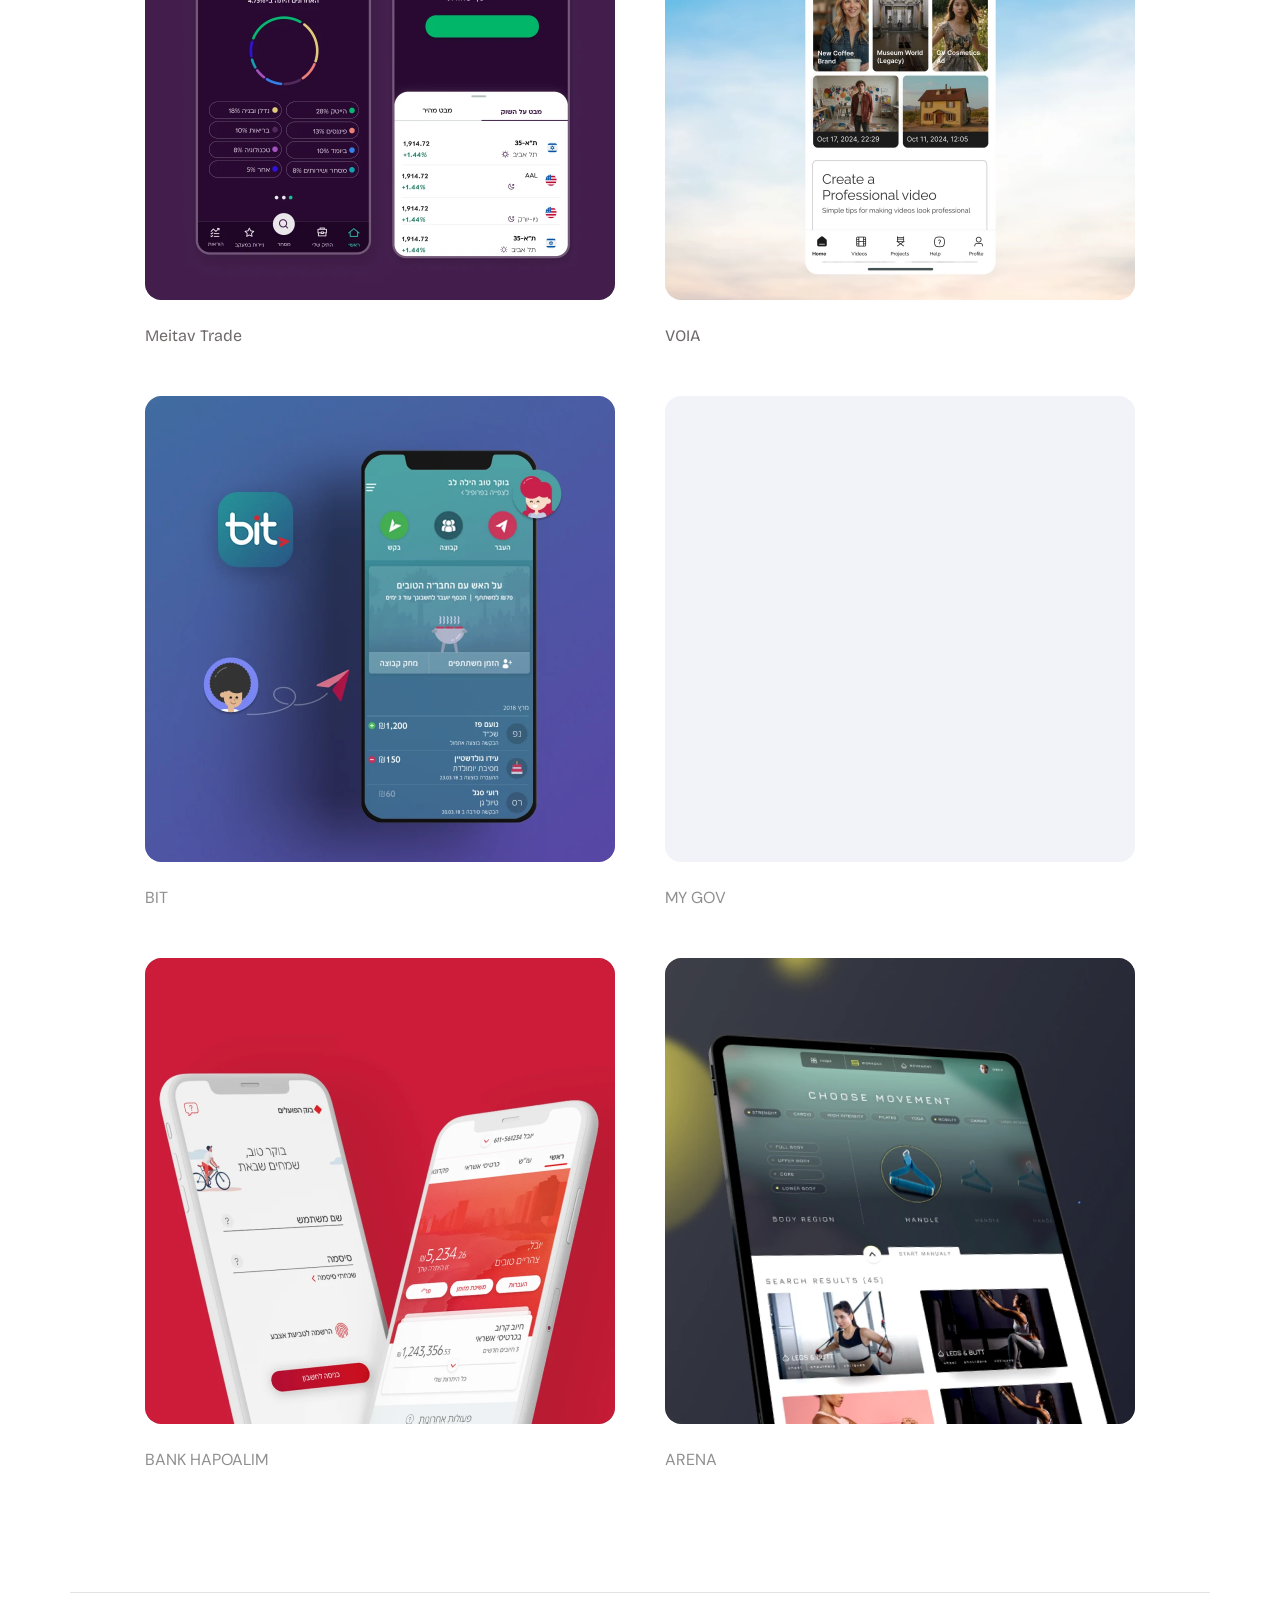
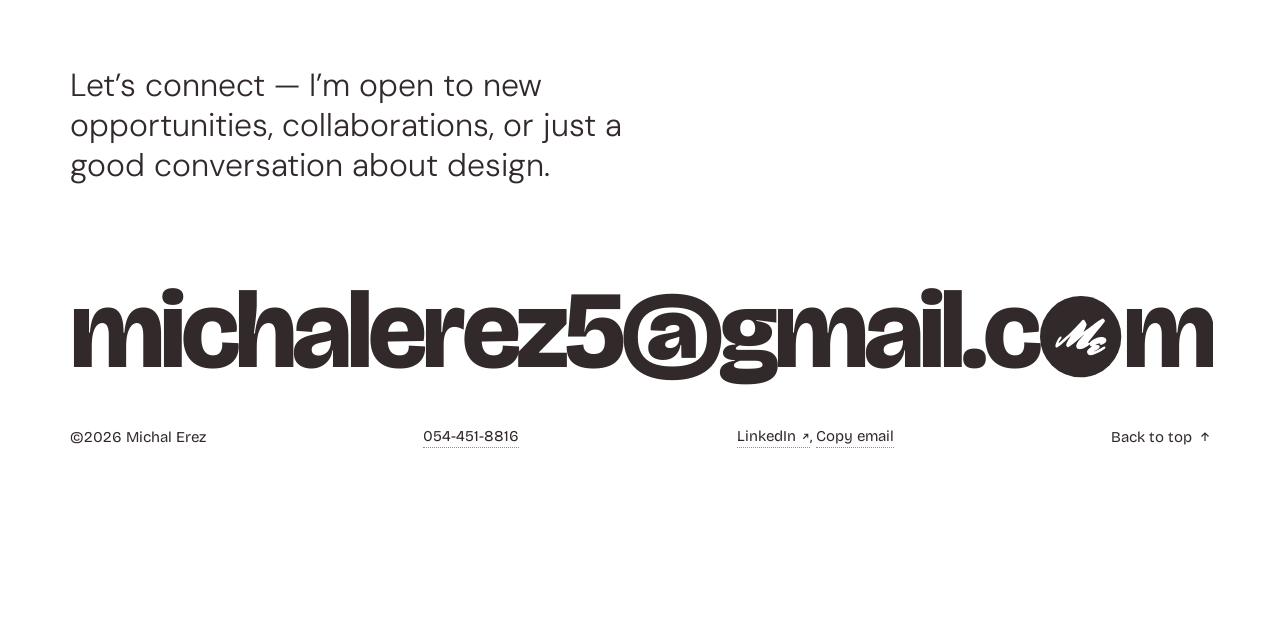
==== commit 3b0b16e2: "Top bar: add Work and Contact links, evenly spaced, with scroll highlight Co-Authored-By: Claude Opu" ====
--- a/index.html
+++ b/index.html
@@ -13,7 +13,7 @@
 </head>
 <body id="top">
 <a class="skip" href="#work">Skip to work</a>
-<header class="nav"><a class="nav__item nav__brand ulink" href="index.html" aria-current="page">MICHAL EREZ</a><span class="nav__item nav__right"><span class="yr">2026 / </span>PORTFOLIO</span></header>
+<header class="nav"><a class="nav__item nav__brand ulink" href="index.html" aria-current="page">MICHAL EREZ</a><nav class="nav__links" aria-label="Main"><a class="nav__item nav__link ulink" href="#work" data-spy="work">WORK</a><a class="nav__item nav__link ulink" href="#contact" data-spy="contact">CONTACT</a></nav><span class="nav__item nav__right"><span class="yr">2026 / </span>PORTFOLIO</span></header>
 <main class="home">
   <section class="hero" aria-labelledby="hero-title">
     <div class="hero__mark"><a class="mark-link" href="index.html" aria-label="Michal Erez"><svg class="mark" viewBox="0 0 76.859 76.859" aria-hidden="true"><circle class="mark-bg" cx="38.4295" cy="38.4295" r="38.4295"/><g class="mark-sig" transform="translate(14.588 21.382)"><path d="M38.0178 25.5597L39.9986 25.3575C40.9148 25.3575 41.373 25.8157 41.373 26.732C41.373 27.2171 40.9283 27.7561 40.039 28.3489C39.1496 28.9418 38.2468 29.4943 37.3305 30.0063C36.4412 30.4914 35.9965 30.8687 35.9965 31.1382C35.9965 31.3269 36.2121 31.4482 36.6433 31.502C37.5866 31.502 39.3787 30.7475 42.0198 29.2383C44.6609 27.7291 46.0757 26.9745 46.2644 26.9745C46.6416 26.9745 46.8303 27.1632 46.8303 27.5405C46.8033 27.8099 45.941 28.4837 44.2431 29.5617C42.5723 30.6127 40.6049 31.6368 38.3412 32.6339C36.1043 33.6041 34.393 34.0892 33.2073 34.0892C31.3477 34.0892 30.418 33.1056 30.418 31.1382C30.418 30.5723 30.7953 29.9524 31.5499 29.2787C32.3314 28.605 33.0995 28.0255 33.854 27.5405C34.6356 27.0554 35.0264 26.7589 35.0264 26.6511C35.0264 26.5164 34.8377 26.3681 34.4604 26.2064C33.3285 25.7214 32.7626 25.0746 32.7626 24.2661C32.7626 22.7569 34.0157 21.3286 36.5221 19.9811C39.0553 18.6066 41.3999 17.9194 43.5559 17.9194C44.7417 17.9194 45.7254 18.1485 46.5069 18.6066C47.2884 19.0378 47.6792 19.7116 47.6792 20.6279C47.6792 21.5172 47.0459 22.3526 45.7793 23.1342C44.5396 23.9157 43.6502 24.3065 43.1112 24.3065C42.8956 24.3065 42.6935 24.2526 42.5049 24.1448C42.3432 24.037 42.2623 23.9157 42.2623 23.781C42.2623 23.6462 42.6262 23.4306 43.3538 23.1342C44.1084 22.8108 44.4857 22.5143 44.4857 22.2448C44.4857 22.1101 44.2836 22.0427 43.8793 22.0427C43.502 22.0427 42.2354 22.4739 40.0794 23.3363C37.9234 24.1717 36.8455 24.7646 36.8455 25.115C36.8455 25.4114 37.2362 25.5597 38.0178 25.5597Z" fill="currentColor" stroke="currentColor"/><path d="M5.85495 17.7412C5.85495 17.9528 5.38467 18.7523 4.44412 20.1396C3.52708 21.5269 3.06856 22.3264 3.06856 22.538C3.06856 22.7496 3.1391 22.8554 3.28018 22.8554C3.42126 22.8554 3.821 22.5733 4.47939 22.0089C5.13777 21.4446 6.26644 20.4453 7.86538 19.0109C9.48783 17.5766 11.0162 16.2363 12.4506 14.9901C13.8849 13.7438 15.766 11.8862 18.0939 9.41729C20.4453 6.94834 22.3264 4.94966 23.7372 3.42126C25.148 1.89286 25.9593 1.12866 26.1709 1.12866C26.8763 1.12866 27.5935 1.74002 28.3224 2.96274C29.0749 4.18546 29.4511 5.04372 29.4511 5.53751C29.4511 6.0313 28.9808 7.30105 28.0403 9.34675L26.6294 12.4506C26.6294 12.5446 26.6529 12.5917 26.7 12.5917C26.7705 12.5917 29.6274 10.4989 35.2708 6.31347C40.9376 2.10449 44.0884 0 44.7233 0C45.1936 0 45.6521 0.246896 46.0989 0.740687C46.5456 1.23448 46.769 1.74002 46.769 2.25733C46.769 2.75112 45.4522 4.59695 42.8187 7.79484C40.1851 10.9927 37.5398 14.1671 34.8828 17.3179C32.2492 20.4688 30.9324 22.2676 30.9324 22.7144C30.9324 22.7849 30.9912 22.8202 31.1088 22.8202C31.2264 22.8202 31.7327 23.4132 32.5188 22.7144C32.9421 22.3381 33.6818 21.3524 33.9639 21.3524C34.4577 21.3524 34.7046 21.5875 34.7046 22.0578C34.7046 22.5045 33.1427 23.6079 31.9906 24.619C30.8384 25.6301 29.3688 26.5942 27.5817 27.5112C25.8182 28.4282 24.3015 28.8867 23.0318 28.8867C21.7621 28.8867 20.8803 28.6046 20.3865 28.0402C19.9162 27.4994 19.6811 26.8175 19.6811 25.9945C19.6811 24.6778 20.5628 22.8672 22.3264 20.5628C24.1134 18.2585 25.7006 16.5773 27.0879 15.5191C27.2055 15.4016 27.2643 15.3193 27.2643 15.2722C27.2643 15.2017 27.229 15.1664 27.1585 15.1664C26.9233 15.1664 25.6771 16.1658 23.4198 18.1644C16.6948 24.1134 12.8738 27.0879 11.9568 27.0879C11.6276 27.0879 11.2396 26.8293 10.7929 26.312C10.3461 25.7947 10.1227 25.3949 10.1227 25.1128C10.1227 23.9136 11.2631 21.5034 13.544 17.8823C14.2964 16.7066 14.6726 16.0952 14.6726 16.0482L14.5668 15.9776C14.5198 15.9776 14.461 16.0129 14.3905 16.0835L10.9692 19.4342C5.63156 24.6543 2.30436 27.2643 0.987581 27.2643C0.329194 27.2643 0 26.7117 0 25.6066C0 24.4779 0.623117 22.7379 1.86935 20.3865C3.09207 18.0116 4.11492 16.8242 4.93791 16.8242C5.54926 16.8242 5.85495 17.1298 5.85495 17.7412Z" fill="currentColor"/></g></svg></a></div>
--- a/styles.css
+++ b/styles.css
@@ -487,3 +487,32 @@
 /* the footer animates its own parts; skip the generic block reveal (its rounded clip ate the divider ends) */
 .js .contact[data-reveal], .js .contact[data-reveal].is-in { opacity: 1; transform: none; clip-path: none; }
 .case .contact { border-top: 0; margin-top: 0; padding-top: 40px; }
+/* very narrow phones (under 340px): footer details stack in one column */
+@media (max-width: 340px) {
+  .contact__meta { grid-template-columns: 1fr; }
+  .contact__meta > :nth-child(even) { justify-self: start; }
+  .nav__item { font-size: 12px; }
+}
+
+/* ---------- Nav links: Work / Contact ---------- */
+/* four items spread evenly from the logo to "2026 / PORTFOLIO" */
+.nav { display: flex; justify-content: space-between; }
+.nav__links { display: contents; }
+.nav__link { color: var(--ink); line-height: 1.2; }
+.nav__link.is-active::after { transform: scaleX(1); transform-origin: left; }
+.nav__link:active { opacity: .6; }
+.nav__link:focus-visible { outline: 2px solid var(--ink); outline-offset: 6px; border-radius: 2px; }
+#contact { scroll-margin-top: 40px; }
+@media (max-width: 720px) {
+  .nav__right .yr { display: none; }
+}
+@media (max-width: 520px) {
+  .nav__right { display: none; }
+}
+/* very narrow phones (under 340px): footer details stack in one column */
+@media (max-width: 340px) {
+  .contact__meta { grid-template-columns: 1fr; }
+  .contact__meta > :nth-child(even) { justify-self: start; }
+  .nav__item { font-size: 12px; }
+}
+
